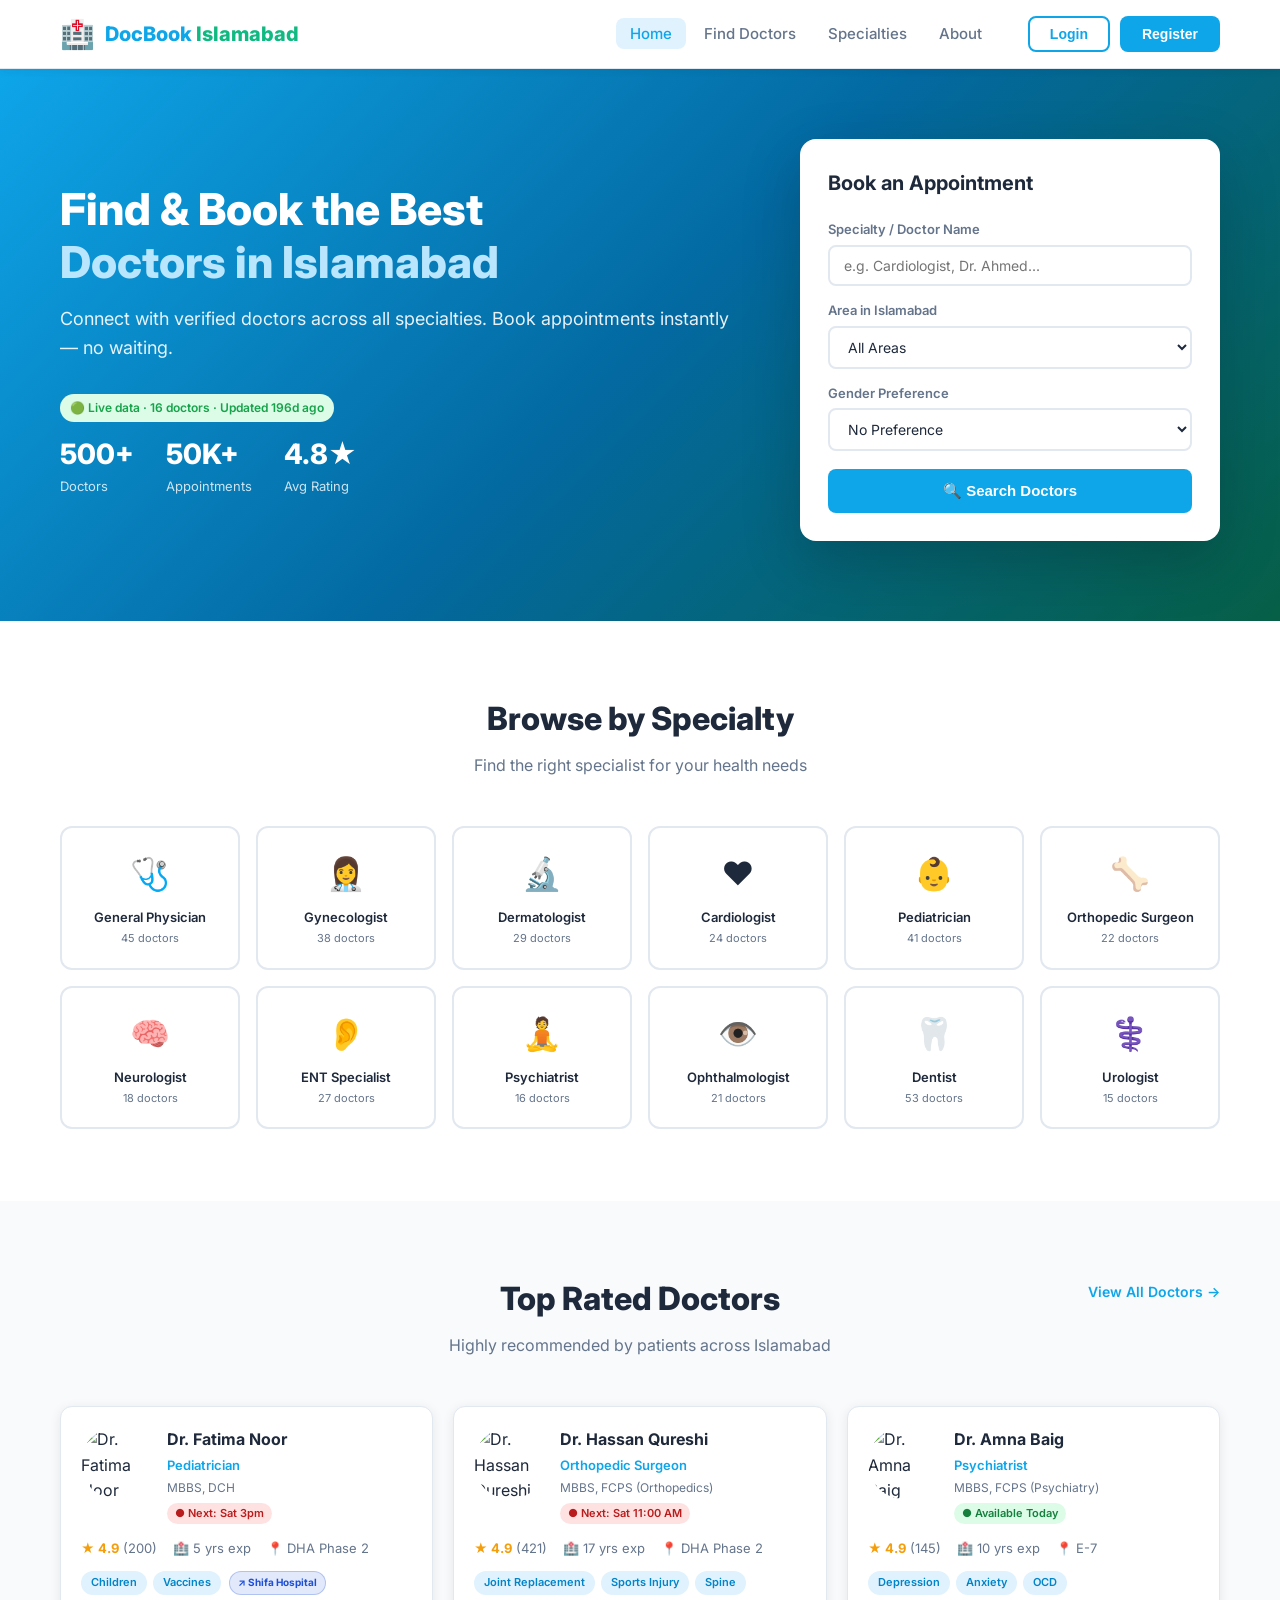
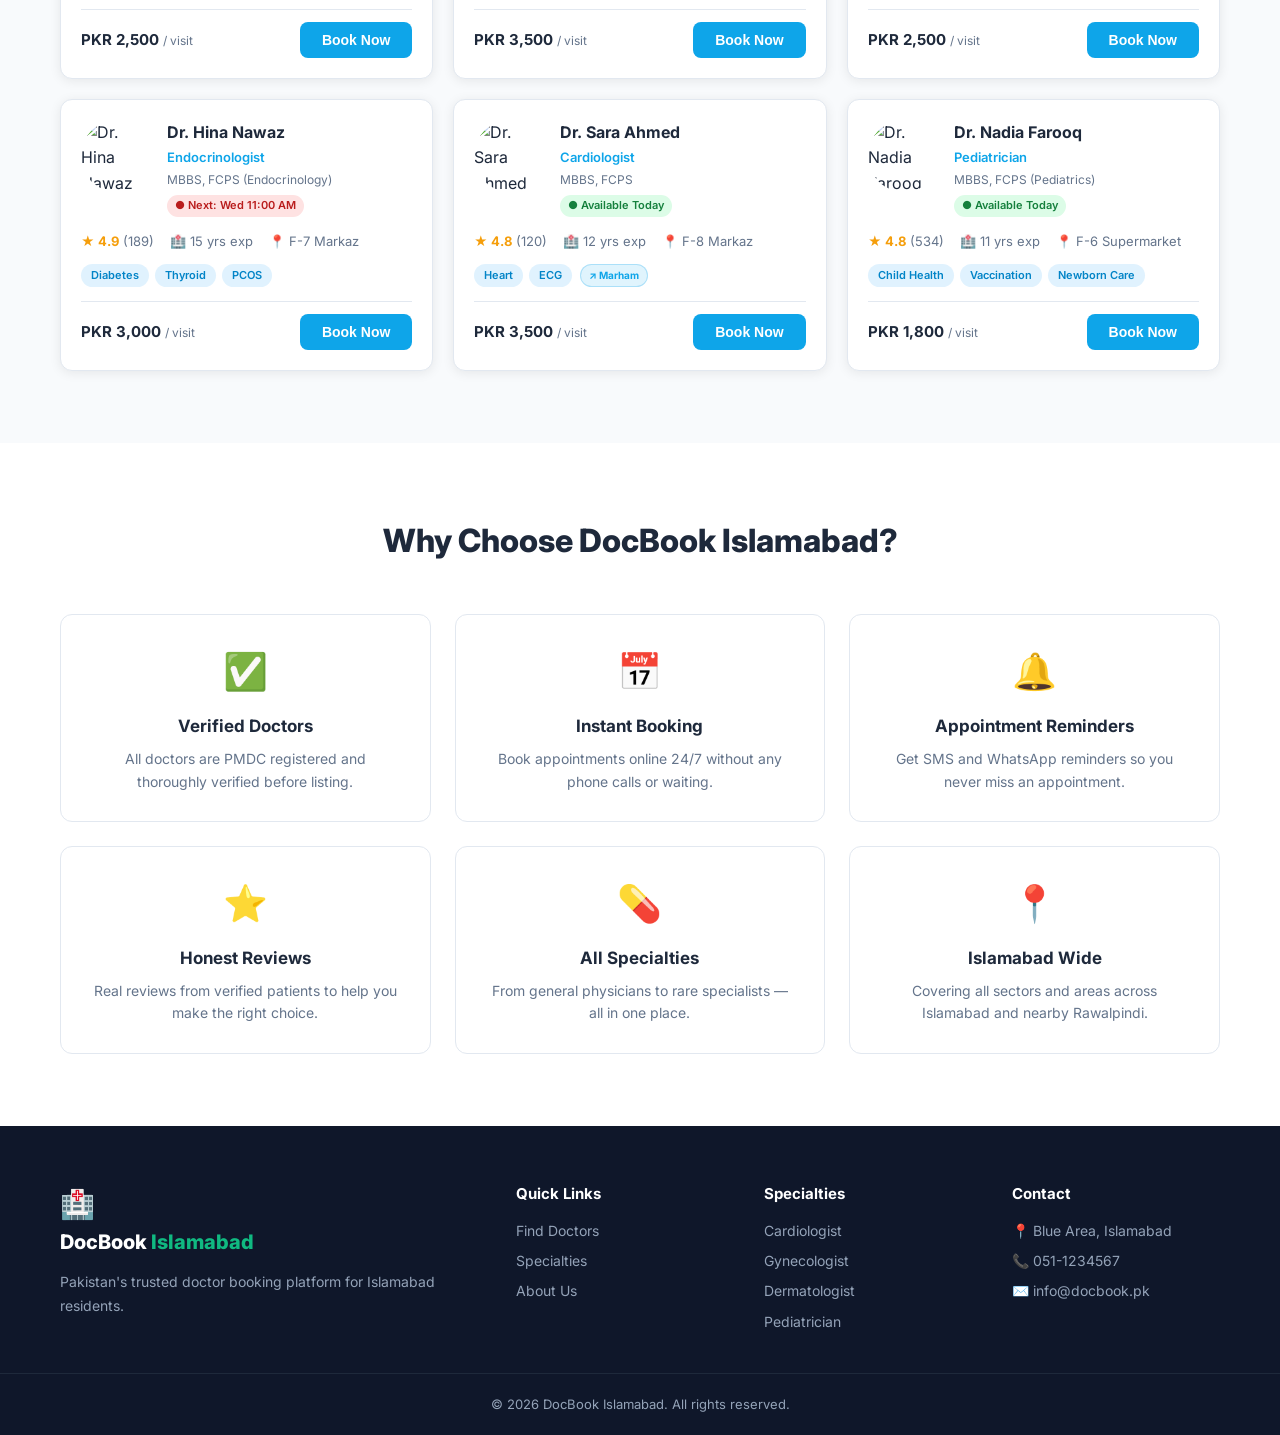
==== index.html @ 005baa9e "Add files via upload" ====
<!DOCTYPE html>
<html lang="en">
<head>
  <meta charset="UTF-8" />
  <meta name="viewport" content="width=device-width, initial-scale=1.0" />
  <title>DocBook Islamabad – Find & Book Doctors in Islamabad</title>
  <link rel="stylesheet" href="style.css" />
  <link rel="preconnect" href="https://fonts.googleapis.com" />
  <link href="https://fonts.googleapis.com/css2?family=Inter:wght@300;400;500;600;700;800&display=swap" rel="stylesheet" />
</head>
<body>

<!-- NAVBAR -->
<nav class="navbar">
  <div class="container nav-inner">
    <a href="index.html" class="logo">
      <span class="logo-icon">🏥</span>
      <span class="logo-text">DocBook <span class="logo-sub">Islamabad</span></span>
    </a>
    <ul class="nav-links">
      <li><a href="index.html" class="active">Home</a></li>
      <li><a href="doctors.html">Find Doctors</a></li>
      <li><a href="#specialties">Specialties</a></li>
      <li><a href="#about">About</a></li>
    </ul>
    <div class="nav-actions">
      <button class="btn-outline" onclick="showModal('loginModal')">Login</button>
      <button class="btn-primary" onclick="showModal('registerModal')">Register</button>
    </div>
    <button class="hamburger" onclick="toggleMobileMenu()">☰</button>
  </div>
  <div class="mobile-menu" id="mobileMenu">
    <a href="index.html">Home</a>
    <a href="doctors.html">Find Doctors</a>
    <a href="#specialties">Specialties</a>
    <a href="#about">About</a>
  </div>
</nav>

<!-- HERO -->
<section class="hero">
  <div class="container hero-inner">
    <div class="hero-text">
      <h1>Find & Book the Best<br><span class="highlight">Doctors in Islamabad</span></h1>
      <p>Connect with verified doctors across all specialties. Book appointments instantly — no waiting.</p>
      <div style="margin-bottom:10px">
        <span id="liveDataBadge" style="display:none;font-size:12px;padding:4px 10px;border-radius:20px;background:#dcfce7;color:#16a34a;font-weight:600"></span>
      </div>
      <div class="stats-row">
        <div class="stat"><strong>500+</strong><span>Doctors</span></div>
        <div class="stat"><strong>50K+</strong><span>Appointments</span></div>
        <div class="stat"><strong>4.8★</strong><span>Avg Rating</span></div>
      </div>
    </div>

    <div class="search-card">
      <h2>Book an Appointment</h2>
      <div class="search-form">
        <div class="form-group">
          <label>Specialty / Doctor Name</label>
          <input type="text" id="heroSearch" placeholder="e.g. Cardiologist, Dr. Ahmed..." />
        </div>
        <div class="form-group">
          <label>Area in Islamabad</label>
          <select id="heroArea">
            <option value="">All Areas</option>
          </select>
        </div>
        <div class="form-group">
          <label>Gender Preference</label>
          <select id="heroGender">
            <option value="">No Preference</option>
            <option value="Male">Male Doctor</option>
            <option value="Female">Female Doctor</option>
          </select>
        </div>
        <button class="btn-search" onclick="searchDoctors()">🔍 Search Doctors</button>
      </div>
    </div>
  </div>
</section>

<!-- SPECIALTIES -->
<section class="section" id="specialties">
  <div class="container">
    <div class="section-header">
      <h2>Browse by Specialty</h2>
      <p>Find the right specialist for your health needs</p>
    </div>
    <div class="specialties-grid" id="specialtiesGrid"></div>
  </div>
</section>

<!-- FEATURED DOCTORS -->
<section class="section bg-light">
  <div class="container">
    <div class="section-header">
      <h2>Top Rated Doctors</h2>
      <p>Highly recommended by patients across Islamabad</p>
      <a href="doctors.html" class="view-all">View All Doctors →</a>
    </div>
    <div class="doctors-grid" id="featuredDoctors"></div>
  </div>
</section>

<!-- WHY US -->
<section class="section" id="about">
  <div class="container">
    <div class="section-header">
      <h2>Why Choose DocBook Islamabad?</h2>
    </div>
    <div class="features-grid">
      <div class="feature-card">
        <div class="feature-icon">✅</div>
        <h3>Verified Doctors</h3>
        <p>All doctors are PMDC registered and thoroughly verified before listing.</p>
      </div>
      <div class="feature-card">
        <div class="feature-icon">📅</div>
        <h3>Instant Booking</h3>
        <p>Book appointments online 24/7 without any phone calls or waiting.</p>
      </div>
      <div class="feature-card">
        <div class="feature-icon">🔔</div>
        <h3>Appointment Reminders</h3>
        <p>Get SMS and WhatsApp reminders so you never miss an appointment.</p>
      </div>
      <div class="feature-card">
        <div class="feature-icon">⭐</div>
        <h3>Honest Reviews</h3>
        <p>Real reviews from verified patients to help you make the right choice.</p>
      </div>
      <div class="feature-card">
        <div class="feature-icon">💊</div>
        <h3>All Specialties</h3>
        <p>From general physicians to rare specialists — all in one place.</p>
      </div>
      <div class="feature-card">
        <div class="feature-icon">📍</div>
        <h3>Islamabad Wide</h3>
        <p>Covering all sectors and areas across Islamabad and nearby Rawalpindi.</p>
      </div>
    </div>
  </div>
</section>

<!-- FOOTER -->
<footer class="footer">
  <div class="container footer-inner">
    <div class="footer-brand">
      <span class="logo-icon">🏥</span>
      <span class="logo-text">DocBook <span class="logo-sub">Islamabad</span></span>
      <p>Pakistan's trusted doctor booking platform for Islamabad residents.</p>
    </div>
    <div class="footer-links">
      <h4>Quick Links</h4>
      <ul>
        <li><a href="doctors.html">Find Doctors</a></li>
        <li><a href="#specialties">Specialties</a></li>
        <li><a href="#about">About Us</a></li>
      </ul>
    </div>
    <div class="footer-links">
      <h4>Specialties</h4>
      <ul>
        <li><a href="doctors.html?specialty=Cardiologist">Cardiologist</a></li>
        <li><a href="doctors.html?specialty=Gynecologist">Gynecologist</a></li>
        <li><a href="doctors.html?specialty=Dermatologist">Dermatologist</a></li>
        <li><a href="doctors.html?specialty=Pediatrician">Pediatrician</a></li>
      </ul>
    </div>
    <div class="footer-links">
      <h4>Contact</h4>
      <ul>
        <li>📍 Blue Area, Islamabad</li>
        <li>📞 051-1234567</li>
        <li>✉️ info@docbook.pk</li>
      </ul>
    </div>
  </div>
  <div class="footer-bottom">
    <p>© 2026 DocBook Islamabad. All rights reserved.</p>
  </div>
</footer>

<!-- BOOKING MODAL -->
<div class="modal-overlay" id="bookingModal">
  <div class="modal">
    <button class="modal-close" onclick="closeModal('bookingModal')">✕</button>
    <h2>Book Appointment</h2>
    <div id="bookingDoctorInfo"></div>
    <form onsubmit="confirmBooking(event)">
      <div class="form-group">
        <label>Your Full Name</label>
        <input type="text" required placeholder="Enter your name" />
      </div>
      <div class="form-group">
        <label>Phone Number</label>
        <input type="tel" required placeholder="03XX-XXXXXXX" />
      </div>
      <div class="form-group">
        <label>Preferred Date</label>
        <input type="date" required id="bookingDate" />
      </div>
      <div class="form-group">
        <label>Preferred Time</label>
        <select required>
          <option value="">Select Time Slot</option>
          <option>9:00 AM</option><option>10:00 AM</option><option>11:00 AM</option>
          <option>12:00 PM</option><option>2:00 PM</option><option>3:00 PM</option>
          <option>4:00 PM</option><option>5:00 PM</option><option>6:00 PM</option>
          <option>7:00 PM</option>
        </select>
      </div>
      <div class="form-group">
        <label>Reason for Visit</label>
        <textarea rows="2" placeholder="Brief description of your concern..."></textarea>
      </div>
      <button type="submit" class="btn-primary" style="width:100%;padding:12px;">Confirm Appointment</button>
    </form>
  </div>
</div>

<!-- LOGIN MODAL -->
<div class="modal-overlay" id="loginModal">
  <div class="modal">
    <button class="modal-close" onclick="closeModal('loginModal')">✕</button>
    <h2>Login</h2>
    <form onsubmit="handleLogin(event)">
      <div class="form-group">
        <label>Phone / Email</label>
        <input type="text" required placeholder="Enter phone or email" />
      </div>
      <div class="form-group">
        <label>Password</label>
        <input type="password" required placeholder="Enter password" />
      </div>
      <button type="submit" class="btn-primary" style="width:100%;padding:12px;">Login</button>
    </form>
    <p style="text-align:center;margin-top:16px;">Don't have an account? <a href="#" onclick="closeModal('loginModal');showModal('registerModal')">Register</a></p>
  </div>
</div>

<!-- REGISTER MODAL -->
<div class="modal-overlay" id="registerModal">
  <div class="modal">
    <button class="modal-close" onclick="closeModal('registerModal')">✕</button>
    <h2>Create Account</h2>
    <form onsubmit="handleRegister(event)">
      <div class="form-group">
        <label>Full Name</label>
        <input type="text" required placeholder="Your full name" />
      </div>
      <div class="form-group">
        <label>Phone Number</label>
        <input type="tel" required placeholder="03XX-XXXXXXX" />
      </div>
      <div class="form-group">
        <label>Email</label>
        <input type="email" placeholder="Optional" />
      </div>
      <div class="form-group">
        <label>Password</label>
        <input type="password" required placeholder="Create a password" />
      </div>
      <button type="submit" class="btn-primary" style="width:100%;padding:12px;">Create Account</button>
    </form>
  </div>
</div>

<!-- SUCCESS TOAST -->
<div class="toast" id="toast"></div>

<!-- Firebase SDK -->
<script src="https://www.gstatic.com/firebasejs/9.23.0/firebase-app-compat.js"></script>
<script src="https://www.gstatic.com/firebasejs/9.23.0/firebase-firestore-compat.js"></script>
<script src="https://www.gstatic.com/firebasejs/9.23.0/firebase-auth-compat.js"></script>

<script src="data.js"></script>
<script src="firebase-config.js"></script>
<script src="db.js"></script>
<script src="whatsapp.js"></script>
<script src="app.js"></script>
</body>
</html>
---- style.css ----
*, *::before, *::after { box-sizing: border-box; margin: 0; padding: 0; }

:root {
  --primary: #0ea5e9;
  --primary-dark: #0284c7;
  --primary-light: #e0f2fe;
  --accent: #10b981;
  --accent-dark: #059669;
  --text: #1e293b;
  --text-muted: #64748b;
  --border: #e2e8f0;
  --bg: #f8fafc;
  --white: #ffffff;
  --shadow: 0 2px 12px rgba(0,0,0,0.08);
  --shadow-lg: 0 8px 32px rgba(0,0,0,0.12);
  --radius: 12px;
  --radius-sm: 8px;
}

body { font-family: 'Inter', sans-serif; color: var(--text); background: var(--white); line-height: 1.6; }

.container { max-width: 1200px; margin: 0 auto; padding: 0 20px; }

/* ── NAVBAR ── */
.navbar {
  background: var(--white);
  border-bottom: 1px solid var(--border);
  position: sticky; top: 0; z-index: 100;
  box-shadow: 0 2px 8px rgba(0,0,0,0.06);
}
.nav-inner { display: flex; align-items: center; gap: 32px; height: 68px; }
.logo { display: flex; align-items: center; gap: 10px; text-decoration: none; }
.logo-icon { font-size: 28px; }
.logo-text { font-size: 20px; font-weight: 800; color: var(--primary); }
.logo-sub { color: var(--accent); }
.nav-links { display: flex; list-style: none; gap: 4px; margin-left: auto; }
.nav-links a {
  text-decoration: none; color: var(--text-muted); font-weight: 500;
  padding: 6px 14px; border-radius: 8px; transition: all .2s;
  font-size: 15px;
}
.nav-links a:hover, .nav-links a.active { color: var(--primary); background: var(--primary-light); }
.nav-actions { display: flex; gap: 10px; }
.hamburger { display: none; background: none; border: none; font-size: 24px; cursor: pointer; color: var(--text); }
.mobile-menu { display: none; flex-direction: column; padding: 12px 20px; border-top: 1px solid var(--border); }
.mobile-menu a { padding: 10px 0; text-decoration: none; color: var(--text); font-weight: 500; border-bottom: 1px solid var(--border); }
.mobile-menu.open { display: flex; }

/* ── BUTTONS ── */
.btn-primary {
  background: var(--primary); color: #fff; border: none;
  padding: 10px 22px; border-radius: var(--radius-sm); font-weight: 600;
  cursor: pointer; font-size: 14px; transition: background .2s, transform .1s;
}
.btn-primary:hover { background: var(--primary-dark); transform: translateY(-1px); }
.btn-outline {
  background: transparent; color: var(--primary);
  border: 2px solid var(--primary); padding: 8px 20px;
  border-radius: var(--radius-sm); font-weight: 600; cursor: pointer;
  font-size: 14px; transition: all .2s;
}
.btn-outline:hover { background: var(--primary); color: #fff; }
.btn-accent {
  background: var(--accent); color: #fff; border: none;
  padding: 10px 22px; border-radius: var(--radius-sm); font-weight: 600;
  cursor: pointer; font-size: 14px; transition: background .2s;
}
.btn-accent:hover { background: var(--accent-dark); }
.btn-search {
  background: var(--primary); color: #fff; border: none;
  padding: 13px; border-radius: var(--radius-sm); font-weight: 700;
  cursor: pointer; font-size: 15px; width: 100%; transition: background .2s;
  margin-top: 4px;
}
.btn-search:hover { background: var(--primary-dark); }

/* ── HERO ── */
.hero {
  background: linear-gradient(135deg, #0ea5e9 0%, #0369a1 50%, #065f46 100%);
  padding: 70px 0 80px; color: white;
}
.hero-inner { display: grid; grid-template-columns: 1fr 420px; gap: 60px; align-items: center; }
.hero-text h1 { font-size: 44px; font-weight: 800; line-height: 1.2; margin-bottom: 16px; }
.highlight { color: #bae6fd; }
.hero-text p { font-size: 18px; opacity: .9; margin-bottom: 32px; }
.stats-row { display: flex; gap: 32px; }
.stat { display: flex; flex-direction: column; }
.stat strong { font-size: 28px; font-weight: 800; }
.stat span { font-size: 13px; opacity: .8; }
.search-card {
  background: white; border-radius: 16px; padding: 28px;
  box-shadow: 0 20px 60px rgba(0,0,0,0.2); color: var(--text);
}
.search-card h2 { font-size: 20px; font-weight: 700; margin-bottom: 20px; color: var(--text); }
.search-form { display: flex; flex-direction: column; gap: 14px; }
.form-group { display: flex; flex-direction: column; gap: 5px; }
.form-group label { font-size: 13px; font-weight: 600; color: var(--text-muted); }
.form-group input, .form-group select, .form-group textarea {
  padding: 10px 14px; border: 2px solid var(--border); border-radius: var(--radius-sm);
  font-size: 14px; font-family: inherit; color: var(--text);
  transition: border-color .2s; background: white;
}
.form-group input:focus, .form-group select:focus, .form-group textarea:focus {
  outline: none; border-color: var(--primary);
}

/* ── SECTIONS ── */
.section { padding: 72px 0; }
.bg-light { background: var(--bg); }
.section-header { text-align: center; margin-bottom: 48px; position: relative; }
.section-header h2 { font-size: 32px; font-weight: 800; margin-bottom: 8px; }
.section-header p { color: var(--text-muted); font-size: 16px; }
.view-all {
  position: absolute; right: 0; top: 8px;
  color: var(--primary); font-weight: 600; text-decoration: none; font-size: 14px;
}
.view-all:hover { text-decoration: underline; }

/* ── SPECIALTIES GRID ── */
.specialties-grid {
  display: grid; grid-template-columns: repeat(6, 1fr); gap: 16px;
}
.specialty-card {
  background: white; border: 2px solid var(--border); border-radius: var(--radius);
  padding: 20px 12px; text-align: center; cursor: pointer;
  transition: all .2s; text-decoration: none; color: var(--text);
}
.specialty-card:hover { border-color: var(--primary); background: var(--primary-light); transform: translateY(-2px); }
.specialty-card .sp-icon { font-size: 32px; margin-bottom: 8px; }
.specialty-card .sp-name { font-size: 13px; font-weight: 600; }
.specialty-card .sp-count { font-size: 11px; color: var(--text-muted); margin-top: 2px; }

/* ── DOCTOR CARDS (Grid) ── */
.doctors-grid { display: grid; grid-template-columns: repeat(3, 1fr); gap: 20px; }
.doctor-card {
  background: white; border: 1px solid var(--border); border-radius: var(--radius);
  padding: 20px; transition: all .2s; cursor: pointer;
  box-shadow: var(--shadow);
}
.doctor-card:hover { transform: translateY(-3px); box-shadow: var(--shadow-lg); border-color: var(--primary); }
.doctor-card-top { display: flex; gap: 14px; margin-bottom: 14px; }
.doctor-avatar { width: 72px; height: 72px; border-radius: 50%; object-fit: cover; flex-shrink: 0; }
.doctor-info { flex: 1; }
.doctor-info h3 { font-size: 16px; font-weight: 700; margin-bottom: 2px; }
.doctor-specialty { font-size: 13px; color: var(--primary); font-weight: 600; }
.doctor-qual { font-size: 12px; color: var(--text-muted); margin-top: 2px; }
.badge-avail {
  display: inline-block; font-size: 11px; font-weight: 600;
  padding: 2px 8px; border-radius: 20px; margin-top: 6px;
}
.badge-avail.yes { background: #dcfce7; color: #15803d; }
.badge-avail.no { background: #fee2e2; color: #b91c1c; }
.doctor-meta { display: flex; gap: 16px; font-size: 13px; color: var(--text-muted); margin-bottom: 12px; flex-wrap: wrap; }
.doctor-meta span { display: flex; align-items: center; gap: 4px; }
.rating { color: #f59e0b; font-weight: 700; }
.doctor-tags { display: flex; flex-wrap: wrap; gap: 6px; margin-bottom: 14px; }
.tag {
  background: var(--primary-light); color: var(--primary-dark);
  font-size: 11px; font-weight: 600; padding: 3px 10px; border-radius: 20px;
}
.source-badge {
  display: inline-block; font-size: 10px; font-weight: 700;
  padding: 2px 8px; border-radius: 20px; text-decoration: none;
  cursor: pointer; transition: opacity .15s; vertical-align: middle; margin-left: 2px;
}
.source-badge:hover { opacity: 0.75; }
.doctor-card-footer { display: flex; align-items: center; justify-content: space-between; padding-top: 12px; border-top: 1px solid var(--border); }
.doctor-fee { font-size: 15px; font-weight: 700; color: var(--text); }
.doctor-fee span { font-size: 12px; color: var(--text-muted); font-weight: 400; }

/* ── FEATURES GRID ── */
.features-grid { display: grid; grid-template-columns: repeat(3, 1fr); gap: 24px; }
.feature-card {
  background: white; border: 1px solid var(--border); border-radius: var(--radius);
  padding: 28px; text-align: center;
}
.feature-icon { font-size: 36px; margin-bottom: 12px; }
.feature-card h3 { font-size: 17px; font-weight: 700; margin-bottom: 8px; }
.feature-card p { font-size: 14px; color: var(--text-muted); }

/* ── FOOTER ── */
.footer { background: #0f172a; color: #94a3b8; padding: 56px 0 0; }
.footer-inner { display: grid; grid-template-columns: 2fr 1fr 1fr 1fr; gap: 40px; padding-bottom: 40px; }
.footer-brand .logo-text { color: white; font-size: 20px; display: block; margin-bottom: 12px; }
.footer-brand p { font-size: 14px; line-height: 1.7; }
.footer-links h4 { color: white; font-size: 15px; font-weight: 700; margin-bottom: 14px; }
.footer-links ul { list-style: none; display: flex; flex-direction: column; gap: 8px; }
.footer-links a { color: #94a3b8; text-decoration: none; font-size: 14px; transition: color .2s; }
.footer-links a:hover { color: var(--primary); }
.footer-links li { font-size: 14px; }
.footer-bottom { border-top: 1px solid #1e293b; text-align: center; padding: 20px; font-size: 13px; }

/* ── PAGE HEADER ── */
.page-header {
  background: linear-gradient(135deg, #0ea5e9, #0369a1);
  color: white; padding: 40px 0;
}
.page-header h1 { font-size: 32px; font-weight: 800; }
.page-header p { opacity: .85; margin-top: 6px; }

/* ── SEARCH BAR STICKY ── */
.search-bar-sticky {
  background: white; border-bottom: 1px solid var(--border);
  padding: 14px 0; position: sticky; top: 68px; z-index: 90;
  box-shadow: 0 2px 8px rgba(0,0,0,0.06);
}
.search-bar-inner {
  display: flex; gap: 10px; flex-wrap: wrap; align-items: center;
}
.search-bar-inner input {
  flex: 2; min-width: 200px; padding: 9px 14px;
  border: 2px solid var(--border); border-radius: var(--radius-sm);
  font-size: 14px; font-family: inherit;
}
.search-bar-inner input:focus { outline: none; border-color: var(--primary); }
.search-bar-inner select {
  flex: 1; min-width: 130px; padding: 9px 12px;
  border: 2px solid var(--border); border-radius: var(--radius-sm);
  font-size: 13px; font-family: inherit; background: white; cursor: pointer;
}
.search-bar-inner select:focus { outline: none; border-color: var(--primary); }

/* ── DOCTORS PAGE LAYOUT ── */
.doctors-page-layout { display: grid; grid-template-columns: 260px 1fr; gap: 28px; padding: 28px 20px; max-width: 1200px; margin: 0 auto; }

/* ── SIDEBAR ── */
.sidebar { position: sticky; top: 132px; height: fit-content; }
.sidebar-section {
  background: white; border: 1px solid var(--border); border-radius: var(--radius);
  padding: 18px; margin-bottom: 14px;
}
.sidebar-section h3 { font-size: 14px; font-weight: 700; margin-bottom: 12px; color: var(--text); }
.range-labels { display: flex; justify-content: space-between; font-size: 12px; color: var(--text-muted); margin-bottom: 6px; }
input[type=range] { width: 100%; accent-color: var(--primary); }
.checkbox-list { display: flex; flex-direction: column; gap: 8px; max-height: 220px; overflow-y: auto; }
.checkbox-label, .radio-label {
  display: flex; align-items: center; gap: 8px;
  font-size: 13px; cursor: pointer; color: var(--text);
}
.checkbox-label input, .radio-label input { accent-color: var(--primary); }

/* ── RESULTS ── */
.results-header {
  display: flex; justify-content: space-between; align-items: center;
  margin-bottom: 16px; font-size: 14px; color: var(--text-muted); font-weight: 500;
}
.results-city { color: var(--primary); font-weight: 600; }

/* ── DOCTOR LIST CARDS ── */
.doctors-list { display: flex; flex-direction: column; gap: 16px; }
.doctor-list-card {
  background: white; border: 1px solid var(--border); border-radius: var(--radius);
  padding: 20px; display: grid; grid-template-columns: auto 1fr auto;
  gap: 20px; align-items: start; transition: all .2s; box-shadow: var(--shadow);
}
.doctor-list-card:hover { border-color: var(--primary); box-shadow: var(--shadow-lg); transform: translateY(-1px); }
.list-avatar { width: 90px; height: 90px; border-radius: 50%; object-fit: cover; }
.list-info h3 { font-size: 18px; font-weight: 700; margin-bottom: 3px; }
.list-specialty { font-size: 14px; color: var(--primary); font-weight: 600; margin-bottom: 3px; }
.list-qual { font-size: 13px; color: var(--text-muted); margin-bottom: 8px; }
.list-meta { display: flex; flex-wrap: wrap; gap: 14px; font-size: 13px; color: var(--text-muted); margin-bottom: 10px; }
.list-tags { display: flex; flex-wrap: wrap; gap: 6px; }
.list-actions { display: flex; flex-direction: column; gap: 10px; align-items: flex-end; min-width: 140px; }
.list-fee { font-size: 20px; font-weight: 800; color: var(--text); }
.list-fee small { font-size: 12px; color: var(--text-muted); font-weight: 400; }
.next-slot { font-size: 12px; color: var(--accent); font-weight: 600; text-align: right; }

/* ── NO RESULTS ── */
.no-results { text-align: center; padding: 80px 20px; color: var(--text-muted); }
.no-results-icon { font-size: 56px; margin-bottom: 16px; }
.no-results h3 { font-size: 22px; font-weight: 700; color: var(--text); margin-bottom: 8px; }
.no-results p { margin-bottom: 20px; }

/* ── MODAL ── */
.modal-overlay {
  display: none; position: fixed; inset: 0;
  background: rgba(0,0,0,0.5); z-index: 200;
  align-items: center; justify-content: center; padding: 20px;
}
.modal-overlay.open { display: flex; }
.modal {
  background: white; border-radius: 16px; padding: 32px;
  width: 100%; max-width: 480px; max-height: 90vh; overflow-y: auto;
  position: relative; box-shadow: var(--shadow-lg);
}
.modal h2 { font-size: 22px; font-weight: 800; margin-bottom: 20px; }
.modal-close {
  position: absolute; top: 16px; right: 16px;
  background: var(--bg); border: none; width: 32px; height: 32px;
  border-radius: 50%; cursor: pointer; font-size: 14px; color: var(--text-muted);
  display: flex; align-items: center; justify-content: center;
}
.modal-close:hover { background: var(--border); }
.booking-doctor-mini { display: flex; gap: 14px; align-items: center; padding: 14px; background: var(--bg); border-radius: var(--radius-sm); margin-bottom: 20px; }
.booking-doctor-mini img { width: 50px; height: 50px; border-radius: 50%; }
.booking-doctor-mini h4 { font-size: 15px; font-weight: 700; }
.booking-doctor-mini p { font-size: 13px; color: var(--text-muted); }

/* ── TOAST ── */
.toast {
  position: fixed; bottom: 24px; right: 24px; z-index: 300;
  background: #1e293b; color: white; padding: 14px 22px;
  border-radius: var(--radius-sm); font-size: 14px; font-weight: 500;
  display: none; box-shadow: var(--shadow-lg); max-width: 320px;
}
.toast.success { background: var(--accent); }
.toast.show { display: block; animation: slideUp .3s ease; }
@keyframes slideUp { from { opacity:0; transform: translateY(10px); } to { opacity:1; transform: translateY(0); } }

/* ── RESPONSIVE ── */
@media (max-width: 1024px) {
  .hero-inner { grid-template-columns: 1fr; }
  .search-card { max-width: 600px; margin: 0 auto; }
  .hero-text { text-align: center; }
  .stats-row { justify-content: center; }
  .specialties-grid { grid-template-columns: repeat(4, 1fr); }
  .doctors-grid { grid-template-columns: repeat(2, 1fr); }
  .footer-inner { grid-template-columns: 1fr 1fr; }
}
@media (max-width: 768px) {
  .nav-links, .nav-actions { display: none; }
  .hamburger { display: block; }
  .hero-text h1 { font-size: 30px; }
  .specialties-grid { grid-template-columns: repeat(3, 1fr); }
  .doctors-grid { grid-template-columns: 1fr; }
  .features-grid { grid-template-columns: 1fr; }
  .doctors-page-layout { grid-template-columns: 1fr; }
  .sidebar { position: static; }
  .doctor-list-card { grid-template-columns: auto 1fr; }
  .list-actions { grid-column: 1 / -1; flex-direction: row; justify-content: space-between; align-items: center; }
  .search-bar-inner { gap: 8px; }
  .search-bar-inner input { min-width: 100%; }
  .footer-inner { grid-template-columns: 1fr; }
  .view-all { position: static; display: block; margin-top: 8px; }
}
@media (max-width: 480px) {
  .specialties-grid { grid-template-columns: repeat(2, 1fr); }
  .hero { padding: 48px 0 56px; }
}
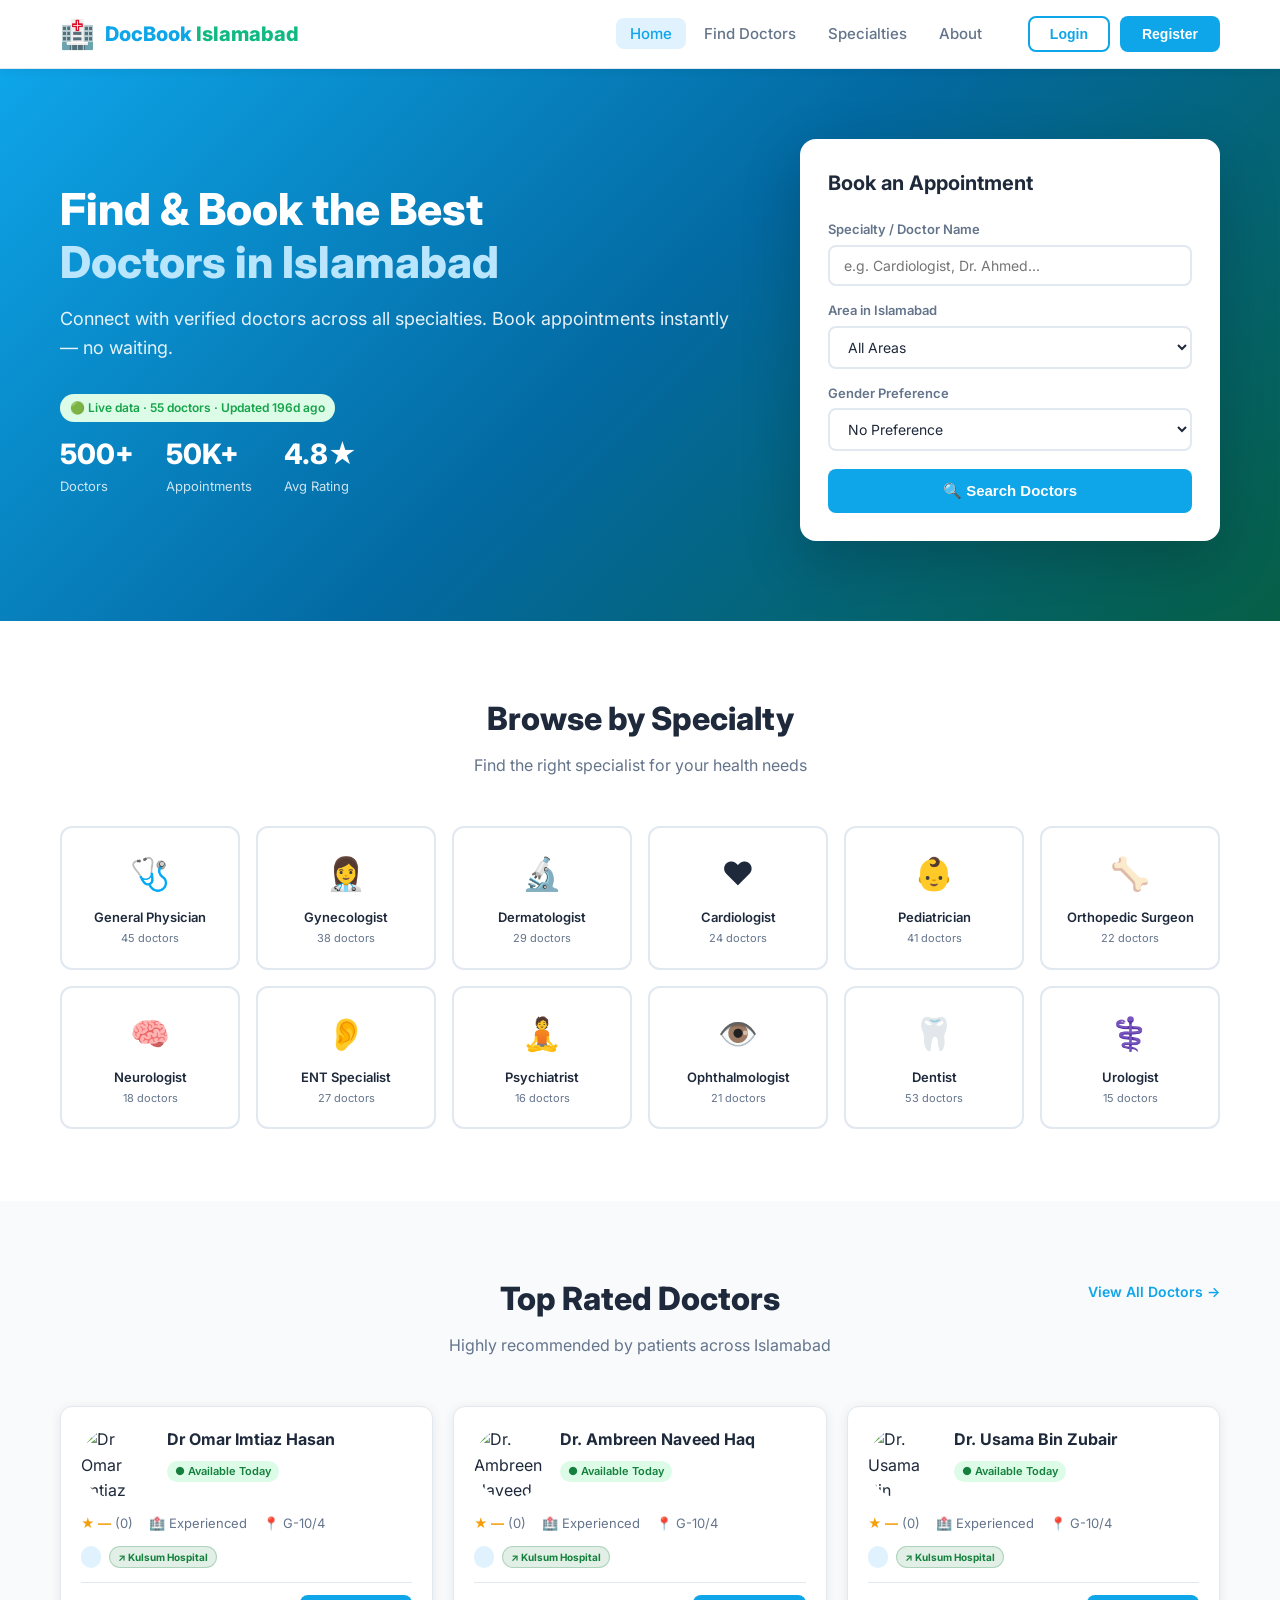
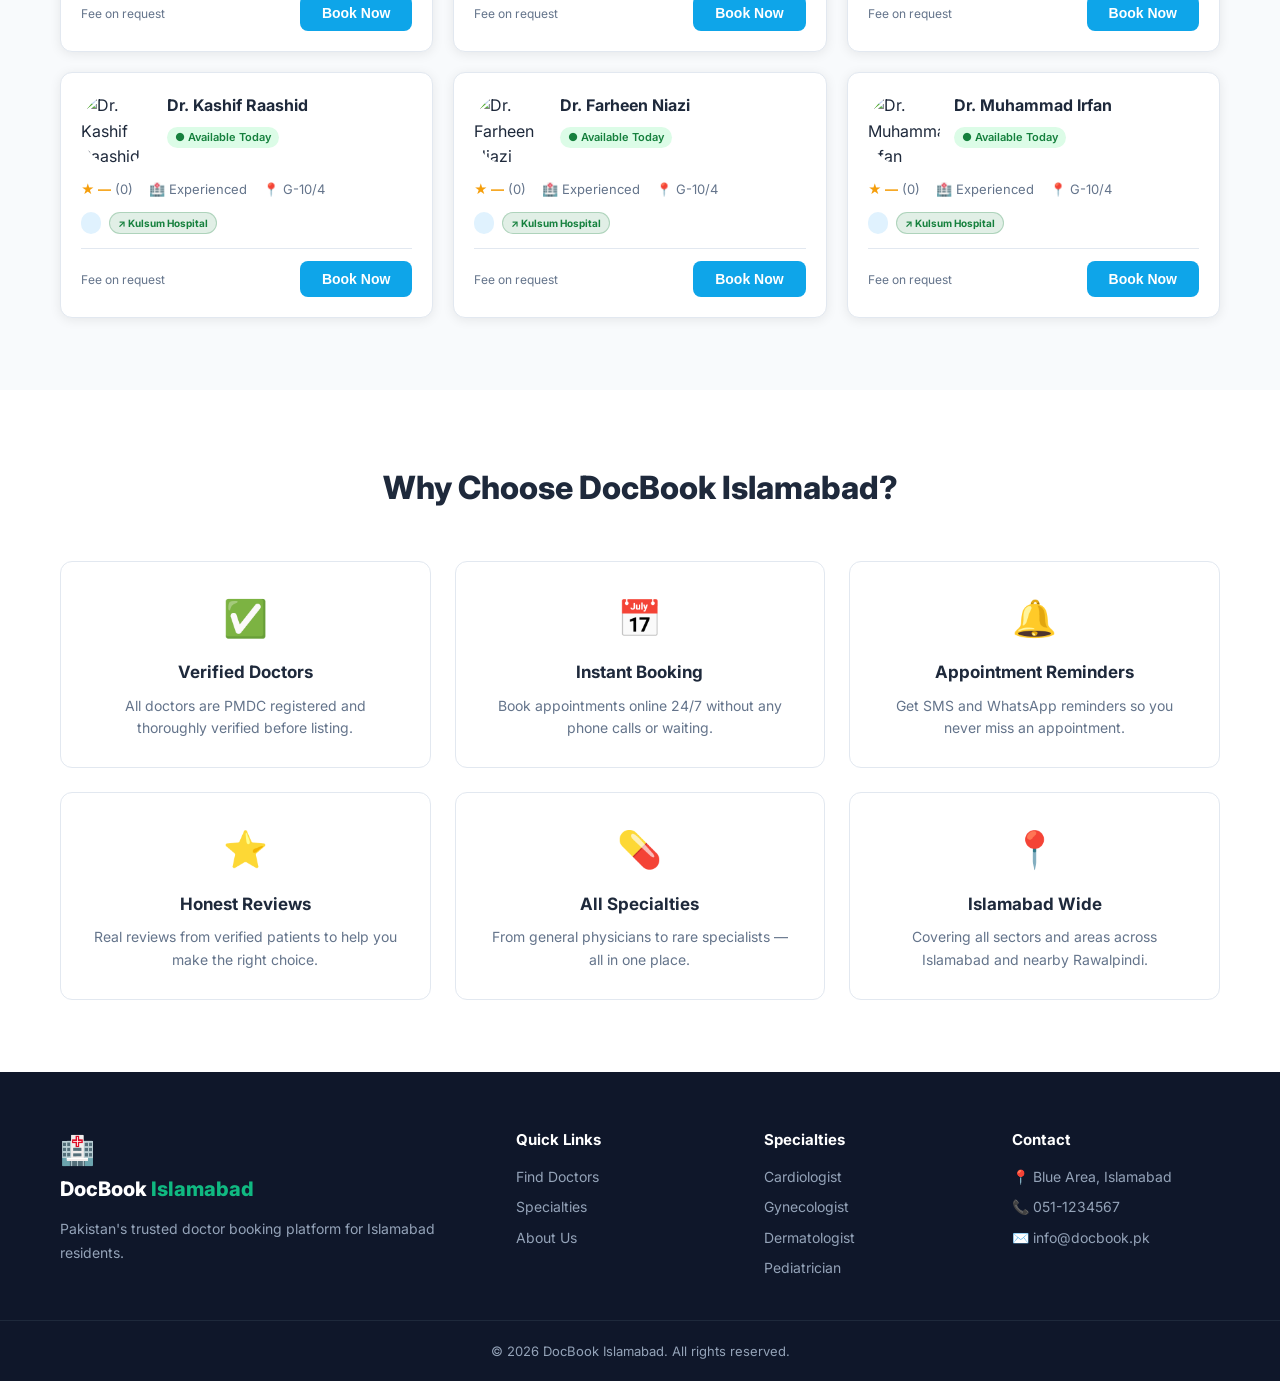
==== commit 2e13be6c: "Update index.html" ====
--- a/index.html
+++ b/index.html
@@ -4,6 +4,7 @@
   <meta charset="UTF-8" />
   <meta name="viewport" content="width=device-width, initial-scale=1.0" />
   <title>DocBook Islamabad – Find & Book Doctors in Islamabad</title>
+  <link rel="icon" href="data:image/svg+xml,<svg xmlns='http://www.w3.org/2000/svg' viewBox='0 0 100 100'><text y='.9em' font-size='90'>🏥</text></svg>">
   <link rel="stylesheet" href="style.css" />
   <link rel="preconnect" href="https://fonts.googleapis.com" />
   <link href="https://fonts.googleapis.com/css2?family=Inter:wght@300;400;500;600;700;800&display=swap" rel="stylesheet" />
@@ -47,9 +48,9 @@
         <span id="liveDataBadge" style="display:none;font-size:12px;padding:4px 10px;border-radius:20px;background:#dcfce7;color:#16a34a;font-weight:600"></span>
       </div>
       <div class="stats-row">
-        <div class="stat"><strong>500+</strong><span>Doctors</span></div>
+        <div class="stat"><strong id="statDoctors">500+</strong><span>Doctors</span></div>
         <div class="stat"><strong>50K+</strong><span>Appointments</span></div>
-        <div class="stat"><strong>4.8★</strong><span>Avg Rating</span></div>
+        <div class="stat"><strong id="statRating">4.8★</strong><span>Avg Rating</span></div>
       </div>
     </div>
 
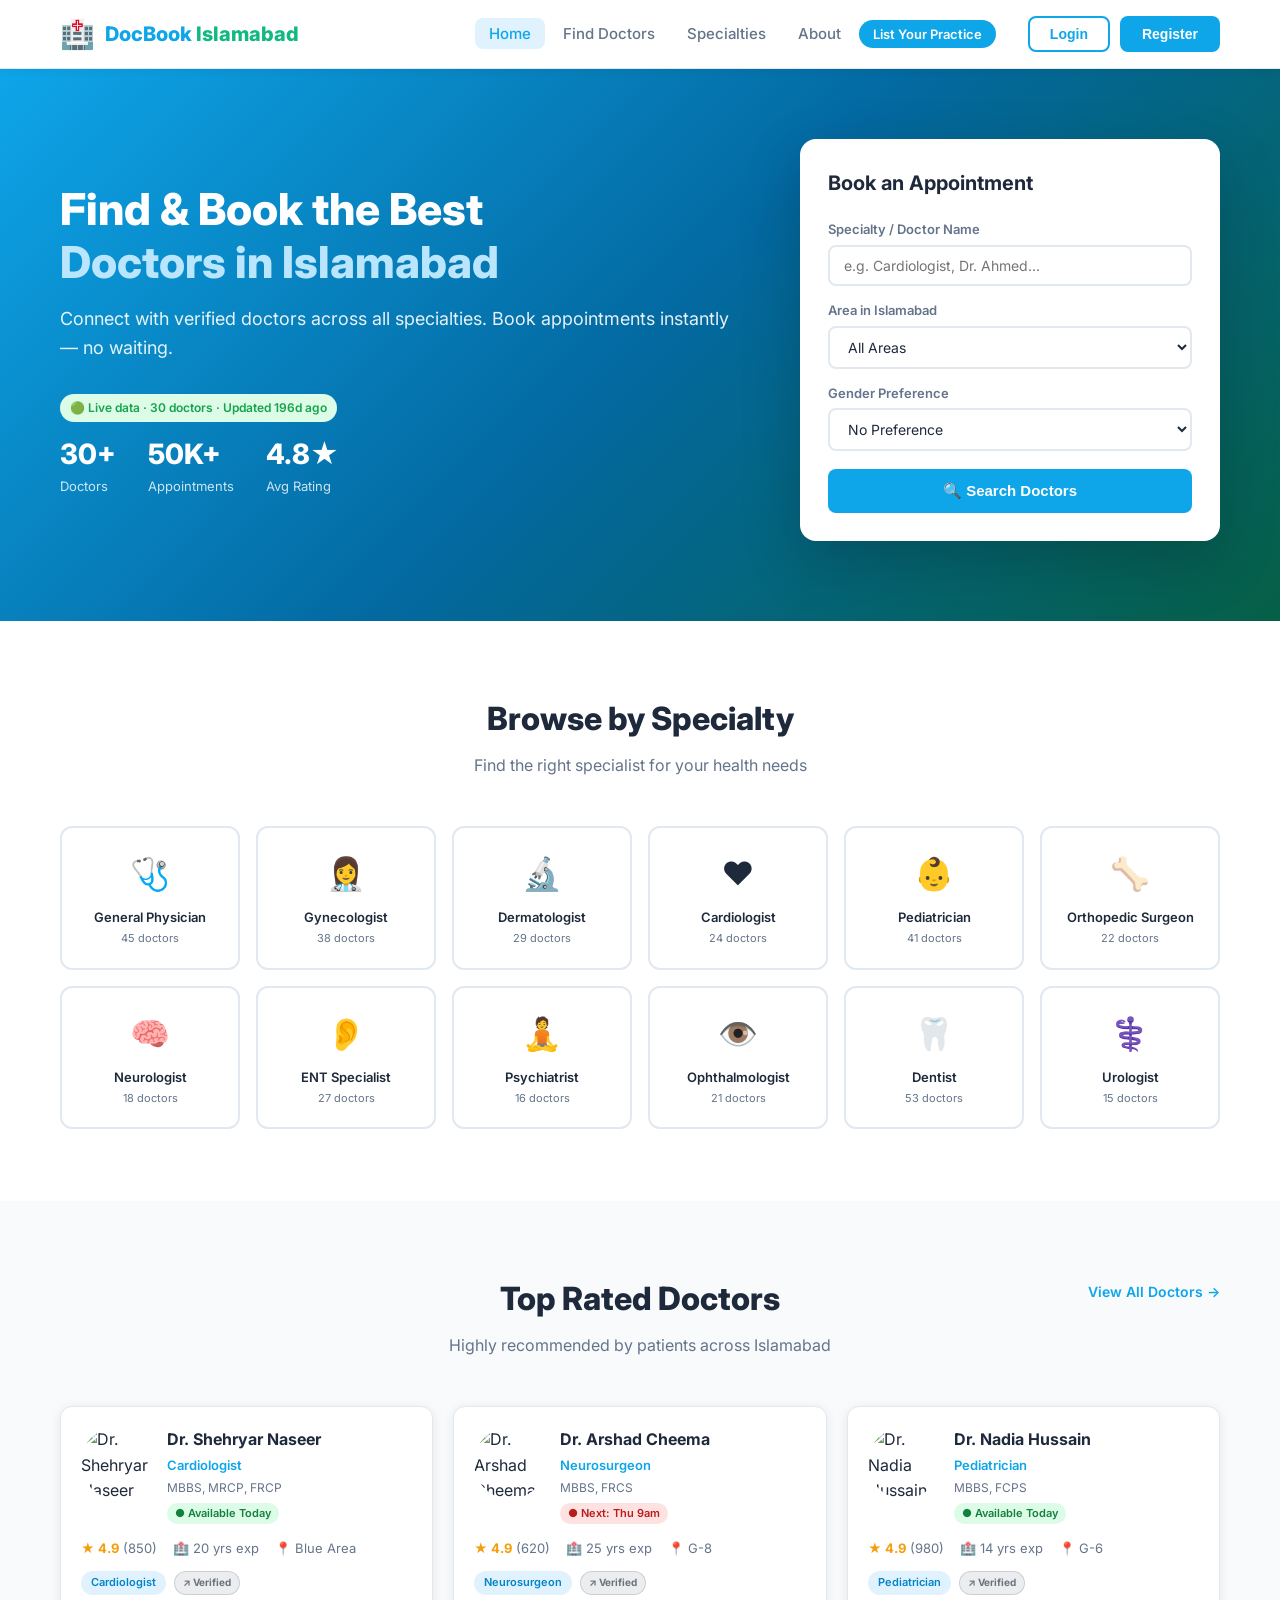
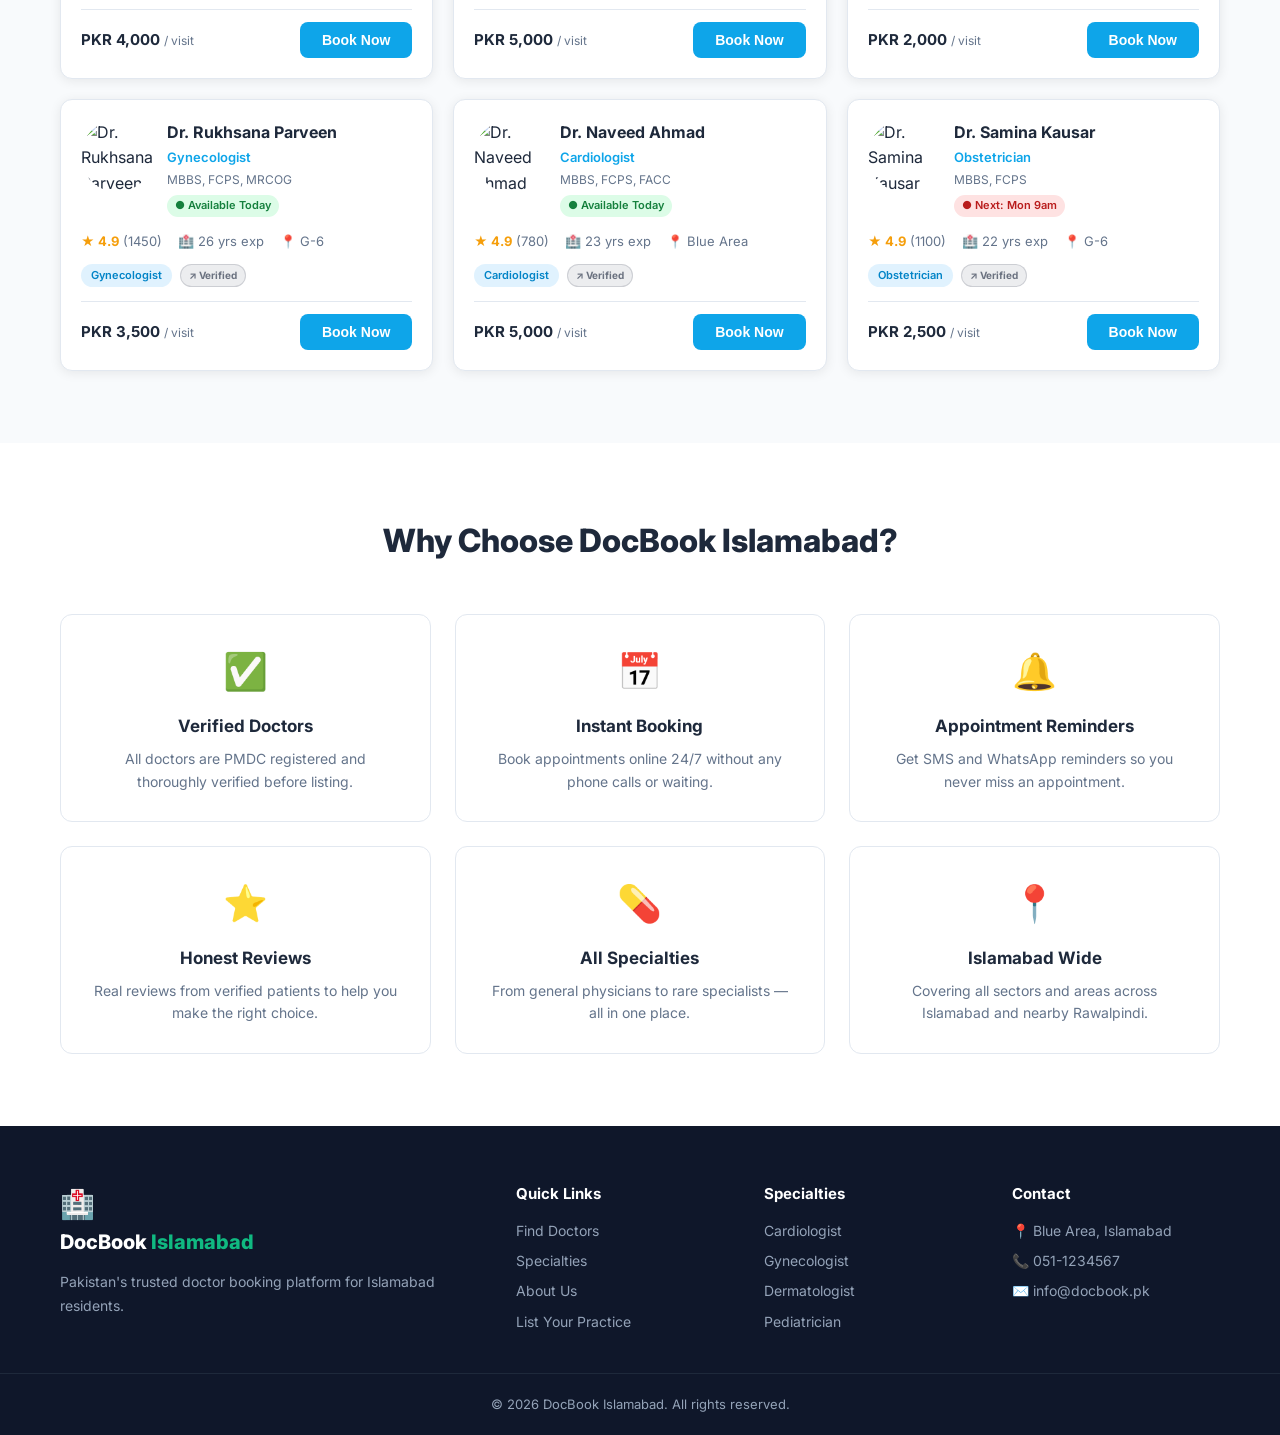
==== commit 4904fd28: "Add doctor registration page + working appointment booking" ====
--- a/index.html
+++ b/index.html
@@ -23,6 +23,7 @@
       <li><a href="doctors.html">Find Doctors</a></li>
       <li><a href="#specialties">Specialties</a></li>
       <li><a href="#about">About</a></li>
+      <li><a href="register-doctor.html" class="nav-cta">List Your Practice</a></li>
     </ul>
     <div class="nav-actions">
       <button class="btn-outline" onclick="showModal('loginModal')">Login</button>
@@ -159,6 +160,7 @@
         <li><a href="doctors.html">Find Doctors</a></li>
         <li><a href="#specialties">Specialties</a></li>
         <li><a href="#about">About Us</a></li>
+        <li><a href="register-doctor.html">List Your Practice</a></li>
       </ul>
     </div>
     <div class="footer-links">
@@ -190,22 +192,34 @@
     <button class="modal-close" onclick="closeModal('bookingModal')">✕</button>
     <h2>Book Appointment</h2>
     <div id="bookingDoctorInfo"></div>
-    <form onsubmit="confirmBooking(event)">
+
+    <div id="bookingSuccess" style="display:none;text-align:center;padding:24px 0">
+      <div style="font-size:48px;margin-bottom:12px">✅</div>
+      <h3 style="margin-bottom:8px">Booking Confirmed!</h3>
+      <p style="color:#6b7280">We've sent your request to the clinic. They'll contact you on WhatsApp to confirm your slot.</p>
+      <button class="btn-primary" style="margin-top:20px;padding:10px 28px" onclick="closeModal('bookingModal')">Done</button>
+    </div>
+
+    <form id="bookingForm" onsubmit="confirmBooking(event)">
+      <input type="hidden" name="_subject" value="New Appointment Booking – DocBook Islamabad" />
+      <input type="hidden" name="doctor_name" id="bookingDoctorName" value="" />
+      <input type="hidden" name="doctor_specialty" id="bookingDoctorSpecialty" value="" />
+
       <div class="form-group">
         <label>Your Full Name</label>
-        <input type="text" required placeholder="Enter your name" />
-      </div>
-      <div class="form-group">
-        <label>Phone Number</label>
-        <input type="tel" required placeholder="03XX-XXXXXXX" />
+        <input type="text" name="patient_name" required placeholder="Enter your name" />
+      </div>
+      <div class="form-group">
+        <label>Phone / WhatsApp</label>
+        <input type="tel" name="patient_phone" required placeholder="03XX-XXXXXXX" />
       </div>
       <div class="form-group">
         <label>Preferred Date</label>
-        <input type="date" required id="bookingDate" />
+        <input type="date" name="preferred_date" required id="bookingDate" />
       </div>
       <div class="form-group">
         <label>Preferred Time</label>
-        <select required>
+        <select name="preferred_time" required>
           <option value="">Select Time Slot</option>
           <option>9:00 AM</option><option>10:00 AM</option><option>11:00 AM</option>
           <option>12:00 PM</option><option>2:00 PM</option><option>3:00 PM</option>
@@ -215,9 +229,11 @@
       </div>
       <div class="form-group">
         <label>Reason for Visit</label>
-        <textarea rows="2" placeholder="Brief description of your concern..."></textarea>
-      </div>
-      <button type="submit" class="btn-primary" style="width:100%;padding:12px;">Confirm Appointment</button>
+        <textarea name="reason" rows="2" placeholder="Brief description of your concern..."></textarea>
+      </div>
+      <button type="submit" class="btn-primary" style="width:100%;padding:12px;" id="bookingSubmitBtn">
+        Confirm Appointment
+      </button>
     </form>
   </div>
 </div>
--- a/style.css
+++ b/style.css
@@ -337,3 +337,247 @@
   .specialties-grid { grid-template-columns: repeat(2, 1fr); }
   .hero { padding: 48px 0 56px; }
 }
+
+/* ── Nav CTA Link ──────────────────────────────────────────────────── */
+.nav-links .nav-cta {
+  background: var(--primary);
+  color: #fff !important;
+  padding: 6px 14px;
+  border-radius: 20px;
+  font-weight: 600;
+  font-size: 13px;
+  transition: background 0.2s;
+}
+.nav-links .nav-cta:hover { background: var(--primary-dark); }
+
+/* ── Doctor Registration Page ─────────────────────────────────────── */
+.reg-header {
+  background: linear-gradient(135deg, #0f766e 0%, #0ea5e9 100%);
+}
+
+.benefits-strip {
+  background: #fff;
+  border-bottom: 1px solid #e5e7eb;
+  padding: 28px 0;
+}
+.benefits-grid {
+  display: grid;
+  grid-template-columns: repeat(4, 1fr);
+  gap: 20px;
+}
+.benefit-item {
+  display: flex;
+  align-items: flex-start;
+  gap: 14px;
+}
+.benefit-icon {
+  font-size: 28px;
+  flex-shrink: 0;
+}
+.benefit-item strong {
+  display: block;
+  font-size: 14px;
+  font-weight: 600;
+  color: #111827;
+  margin-bottom: 2px;
+}
+.benefit-item span {
+  font-size: 13px;
+  color: #6b7280;
+  line-height: 1.4;
+}
+
+/* layout */
+.reg-layout {
+  display: grid;
+  grid-template-columns: 1fr 320px;
+  gap: 32px;
+  align-items: start;
+}
+
+/* Form card */
+.reg-form-card {
+  background: #fff;
+  border-radius: 16px;
+  padding: 36px;
+  box-shadow: 0 1px 4px rgba(0,0,0,0.08);
+}
+.reg-form-card h2 {
+  font-size: 22px;
+  font-weight: 700;
+  margin-bottom: 4px;
+}
+.reg-subtitle {
+  color: #6b7280;
+  font-size: 14px;
+  margin-bottom: 28px;
+}
+.form-section-title {
+  font-size: 13px;
+  font-weight: 700;
+  text-transform: uppercase;
+  letter-spacing: 0.06em;
+  color: var(--primary);
+  margin: 24px 0 14px;
+  padding-bottom: 6px;
+  border-bottom: 2px solid #e0f2fe;
+}
+.form-row {
+  display: grid;
+  grid-template-columns: 1fr 1fr;
+  gap: 16px;
+}
+.req { color: #ef4444; }
+
+/* Plan cards */
+.plan-options {
+  display: grid;
+  grid-template-columns: 1fr 1fr;
+  gap: 16px;
+}
+.plan-card {
+  position: relative;
+  cursor: pointer;
+  border: 2px solid #e5e7eb;
+  border-radius: 12px;
+  overflow: hidden;
+  transition: border-color 0.2s, box-shadow 0.2s;
+}
+.plan-card input[type="radio"] {
+  position: absolute;
+  opacity: 0;
+  width: 0;
+  height: 0;
+}
+.plan-card input[type="radio"]:checked + .plan-body {
+  background: #f0fdf4;
+}
+.plan-card:has(input:checked) {
+  border-color: var(--primary);
+  box-shadow: 0 0 0 3px rgba(14,165,233,0.15);
+}
+.plan-card.plan-featured {
+  border-color: #f59e0b;
+}
+.plan-card.plan-featured:has(input:checked) {
+  border-color: #f59e0b;
+  box-shadow: 0 0 0 3px rgba(245,158,11,0.15);
+}
+.plan-body {
+  padding: 16px;
+  transition: background 0.2s;
+}
+.plan-badge {
+  display: inline-block;
+  background: #f59e0b;
+  color: #fff;
+  font-size: 10px;
+  font-weight: 700;
+  padding: 2px 8px;
+  border-radius: 10px;
+  text-transform: uppercase;
+  margin-bottom: 6px;
+}
+.plan-name {
+  font-weight: 700;
+  font-size: 15px;
+  margin-bottom: 4px;
+}
+.plan-price {
+  font-size: 18px;
+  font-weight: 800;
+  color: var(--primary);
+  margin-bottom: 10px;
+}
+.plan-features {
+  list-style: none;
+  margin: 0;
+  padding: 0;
+  font-size: 13px;
+  color: #374151;
+  line-height: 1.8;
+}
+
+.reg-submit {
+  width: 100%;
+  padding: 14px;
+  font-size: 16px;
+  border-radius: 10px;
+}
+
+/* Success state */
+.reg-success {
+  text-align: center;
+  padding: 32px 0;
+}
+.reg-success-icon { font-size: 56px; margin-bottom: 16px; }
+.reg-success h3 { font-size: 22px; font-weight: 700; margin-bottom: 8px; }
+.reg-success p { color: #6b7280; }
+
+/* Sidebar */
+.reg-sidebar { display: flex; flex-direction: column; gap: 20px; }
+.reg-info-card {
+  background: #fff;
+  border-radius: 14px;
+  padding: 24px;
+  box-shadow: 0 1px 4px rgba(0,0,0,0.08);
+}
+.reg-info-card h3 {
+  font-size: 16px;
+  font-weight: 700;
+  margin-bottom: 16px;
+  color: #111827;
+}
+.reg-steps { display: flex; flex-direction: column; gap: 16px; }
+.reg-step {
+  display: flex;
+  align-items: flex-start;
+  gap: 12px;
+}
+.step-num {
+  background: var(--primary);
+  color: #fff;
+  border-radius: 50%;
+  width: 28px;
+  height: 28px;
+  display: flex;
+  align-items: center;
+  justify-content: center;
+  font-size: 13px;
+  font-weight: 700;
+  flex-shrink: 0;
+}
+.reg-step strong { font-size: 14px; font-weight: 600; display: block; margin-bottom: 2px; }
+.reg-step p { font-size: 13px; color: #6b7280; margin: 0; }
+
+.reg-contact-card { background: linear-gradient(135deg, #f0fdf4, #ecfdf5); }
+.btn-whatsapp {
+  display: block;
+  background: #25d366;
+  color: #fff;
+  text-align: center;
+  padding: 12px;
+  border-radius: 10px;
+  font-weight: 600;
+  text-decoration: none;
+  font-size: 15px;
+  margin-top: 8px;
+  transition: background 0.2s;
+}
+.btn-whatsapp:hover { background: #1ebe5d; }
+
+/* Registration responsive */
+@media (max-width: 900px) {
+  .reg-layout { grid-template-columns: 1fr; }
+  .reg-sidebar { order: -1; }
+  .benefits-grid { grid-template-columns: repeat(2, 1fr); }
+}
+@media (max-width: 600px) {
+  .form-row { grid-template-columns: 1fr; }
+  .plan-options { grid-template-columns: 1fr; }
+  .benefits-grid { grid-template-columns: 1fr; }
+  .reg-form-card { padding: 20px; }
+}
+
+/* Toast error variant */
+.toast-error { background: #ef4444 !important; }
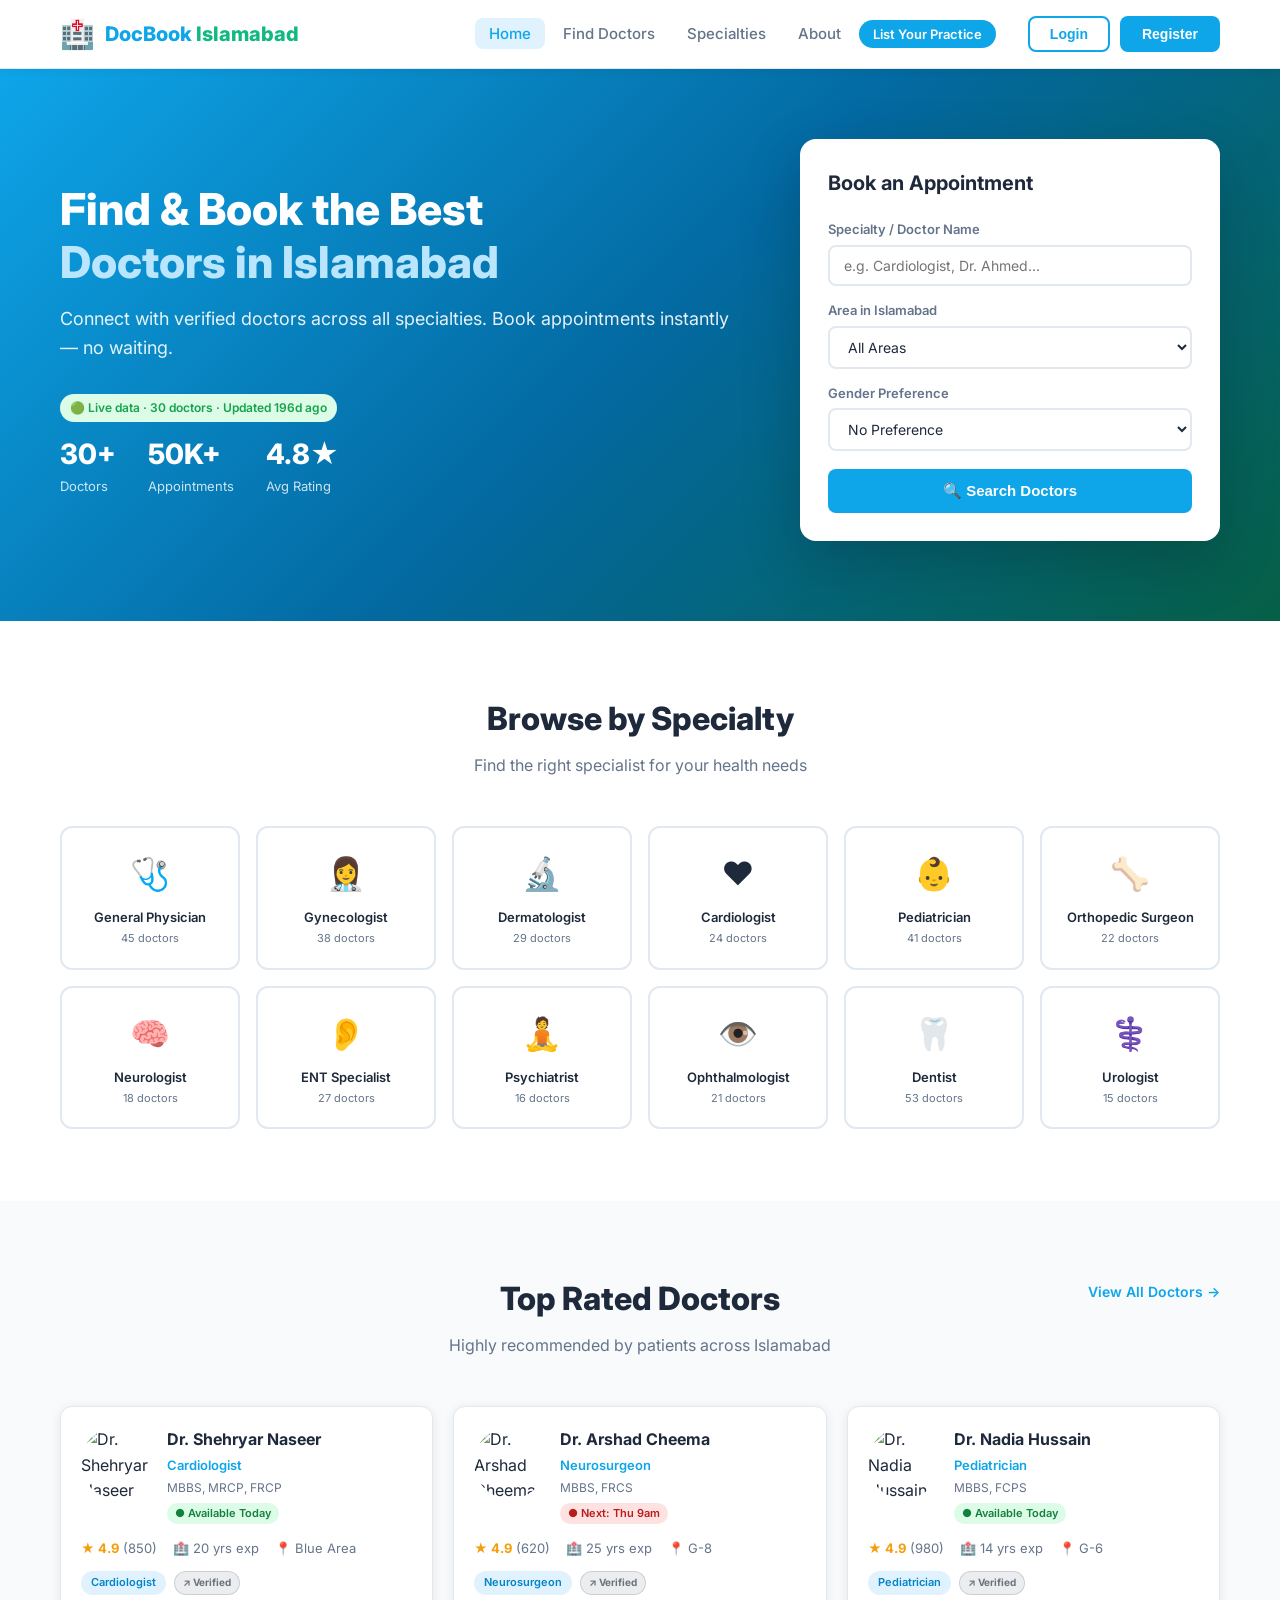
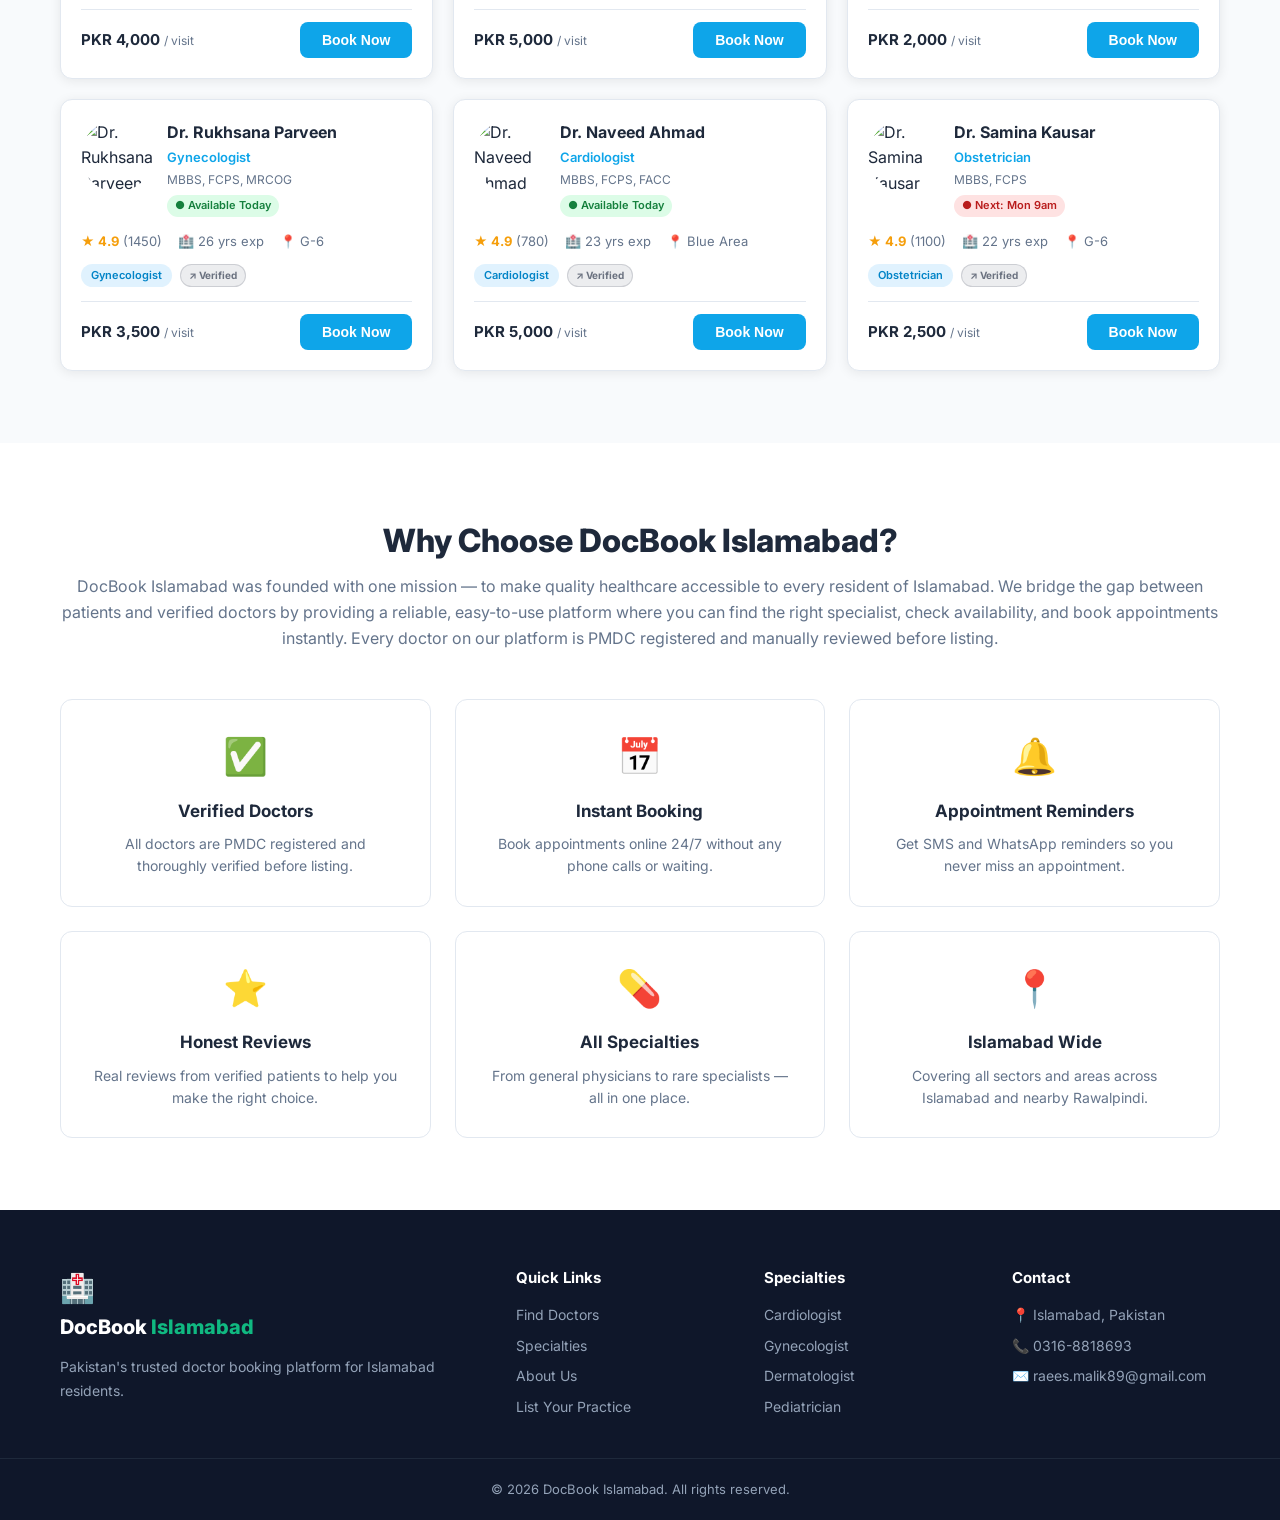
==== commit 59dbba61: "Update contact info: real phone, email, address" ====
--- a/index.html
+++ b/index.html
@@ -110,6 +110,7 @@
   <div class="container">
     <div class="section-header">
       <h2>Why Choose DocBook Islamabad?</h2>
+      <p>DocBook Islamabad was founded with one mission — to make quality healthcare accessible to every resident of Islamabad. We bridge the gap between patients and verified doctors by providing a reliable, easy-to-use platform where you can find the right specialist, check availability, and book appointments instantly. Every doctor on our platform is PMDC registered and manually reviewed before listing.</p>
     </div>
     <div class="features-grid">
       <div class="feature-card">
@@ -175,9 +176,9 @@
     <div class="footer-links">
       <h4>Contact</h4>
       <ul>
-        <li>📍 Blue Area, Islamabad</li>
-        <li>📞 051-1234567</li>
-        <li>✉️ info@docbook.pk</li>
+        <li>📍 Islamabad, Pakistan</li>
+        <li><a href="https://wa.me/923168818693" target="_blank">📞 0316-8818693</a></li>
+        <li><a href="mailto:raees.malik89@gmail.com">✉️ raees.malik89@gmail.com</a></li>
       </ul>
     </div>
   </div>
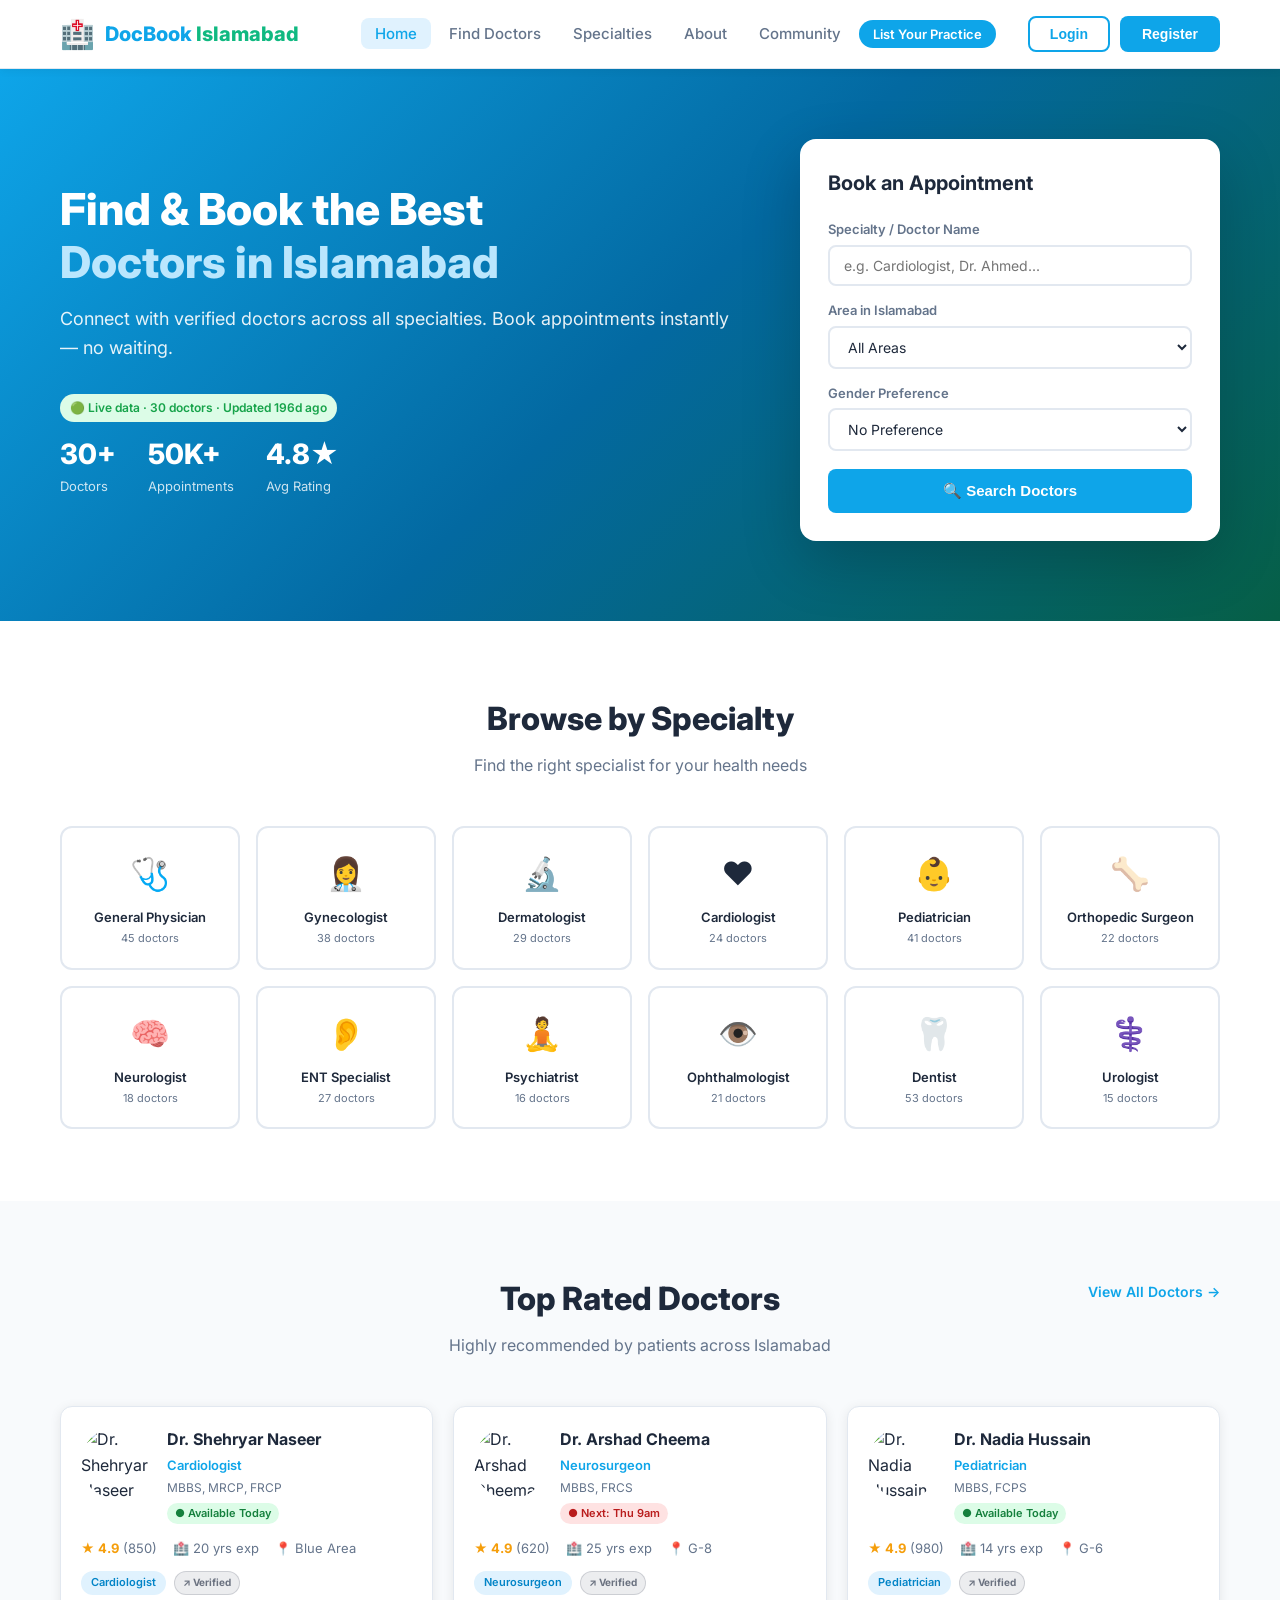
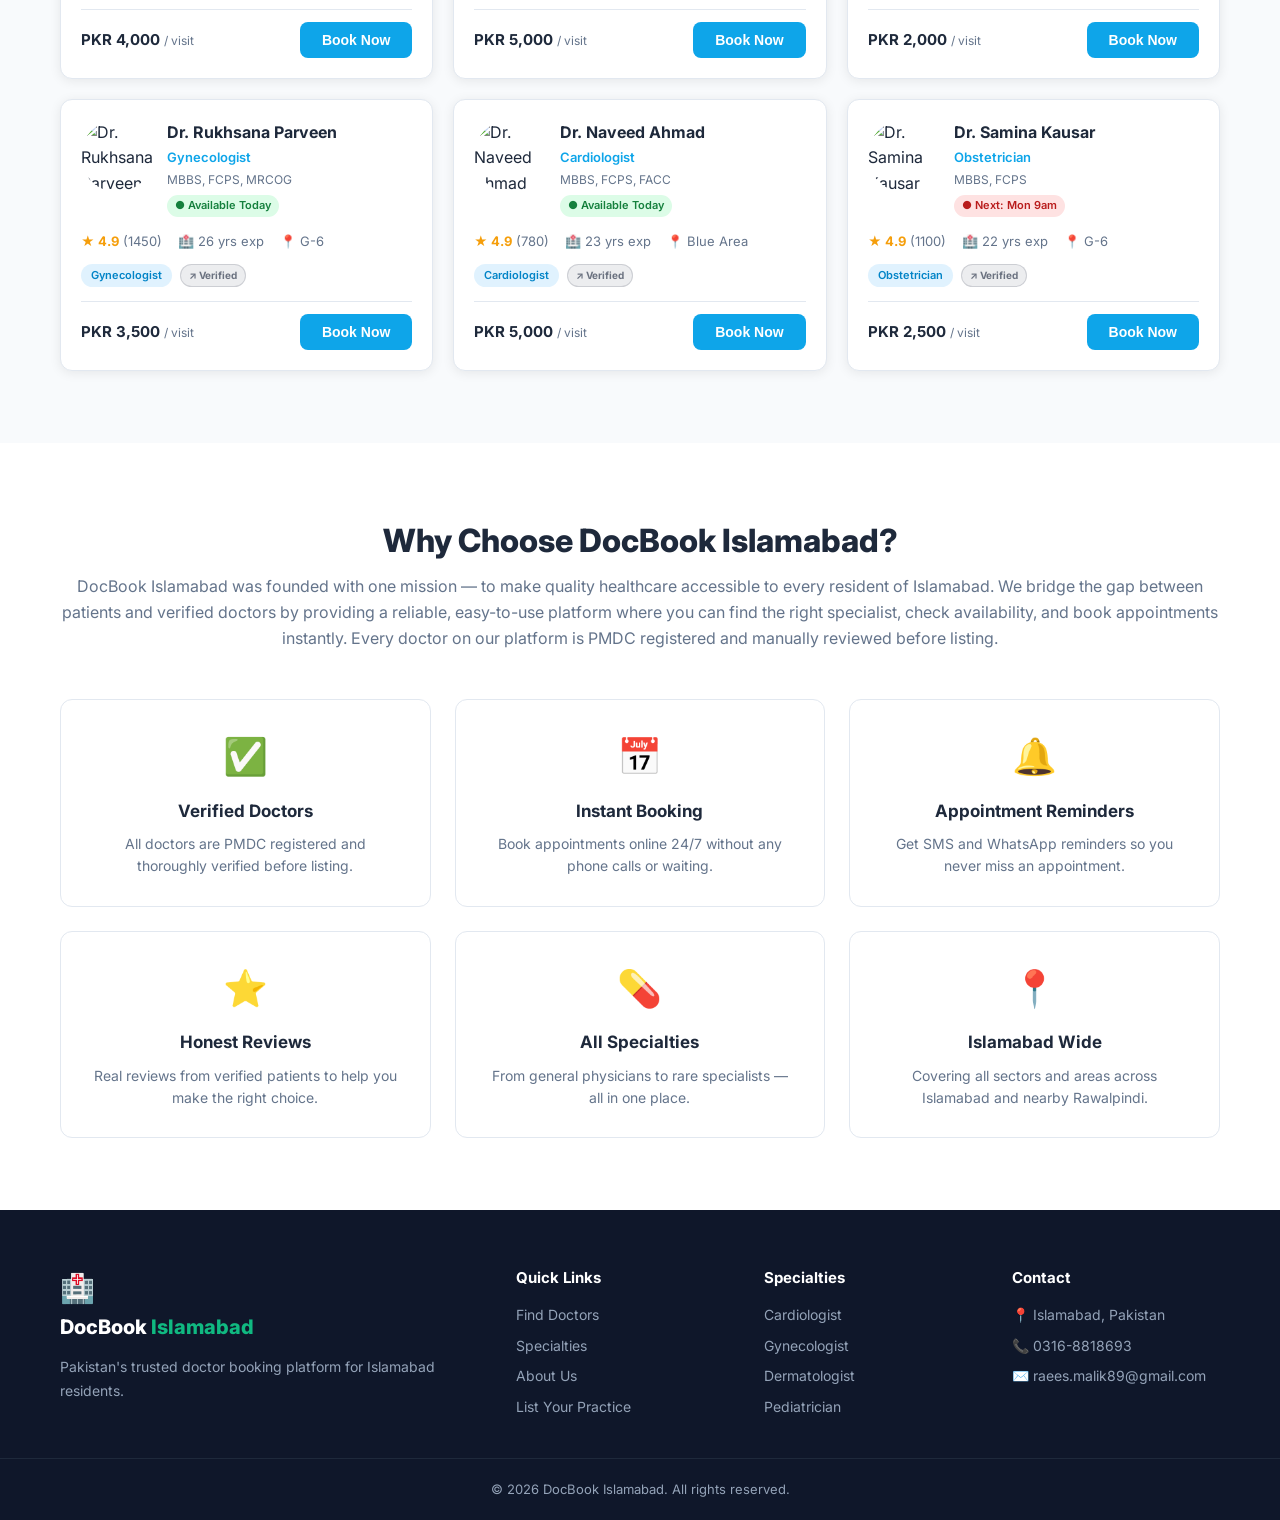
==== commit a1b2f4c2: "Add community page, README, fix navbars, update contact info" ====
--- a/index.html
+++ b/index.html
@@ -23,6 +23,7 @@
       <li><a href="doctors.html">Find Doctors</a></li>
       <li><a href="#specialties">Specialties</a></li>
       <li><a href="#about">About</a></li>
+      <li><a href="community.html">Community</a></li>
       <li><a href="register-doctor.html" class="nav-cta">List Your Practice</a></li>
     </ul>
     <div class="nav-actions">
